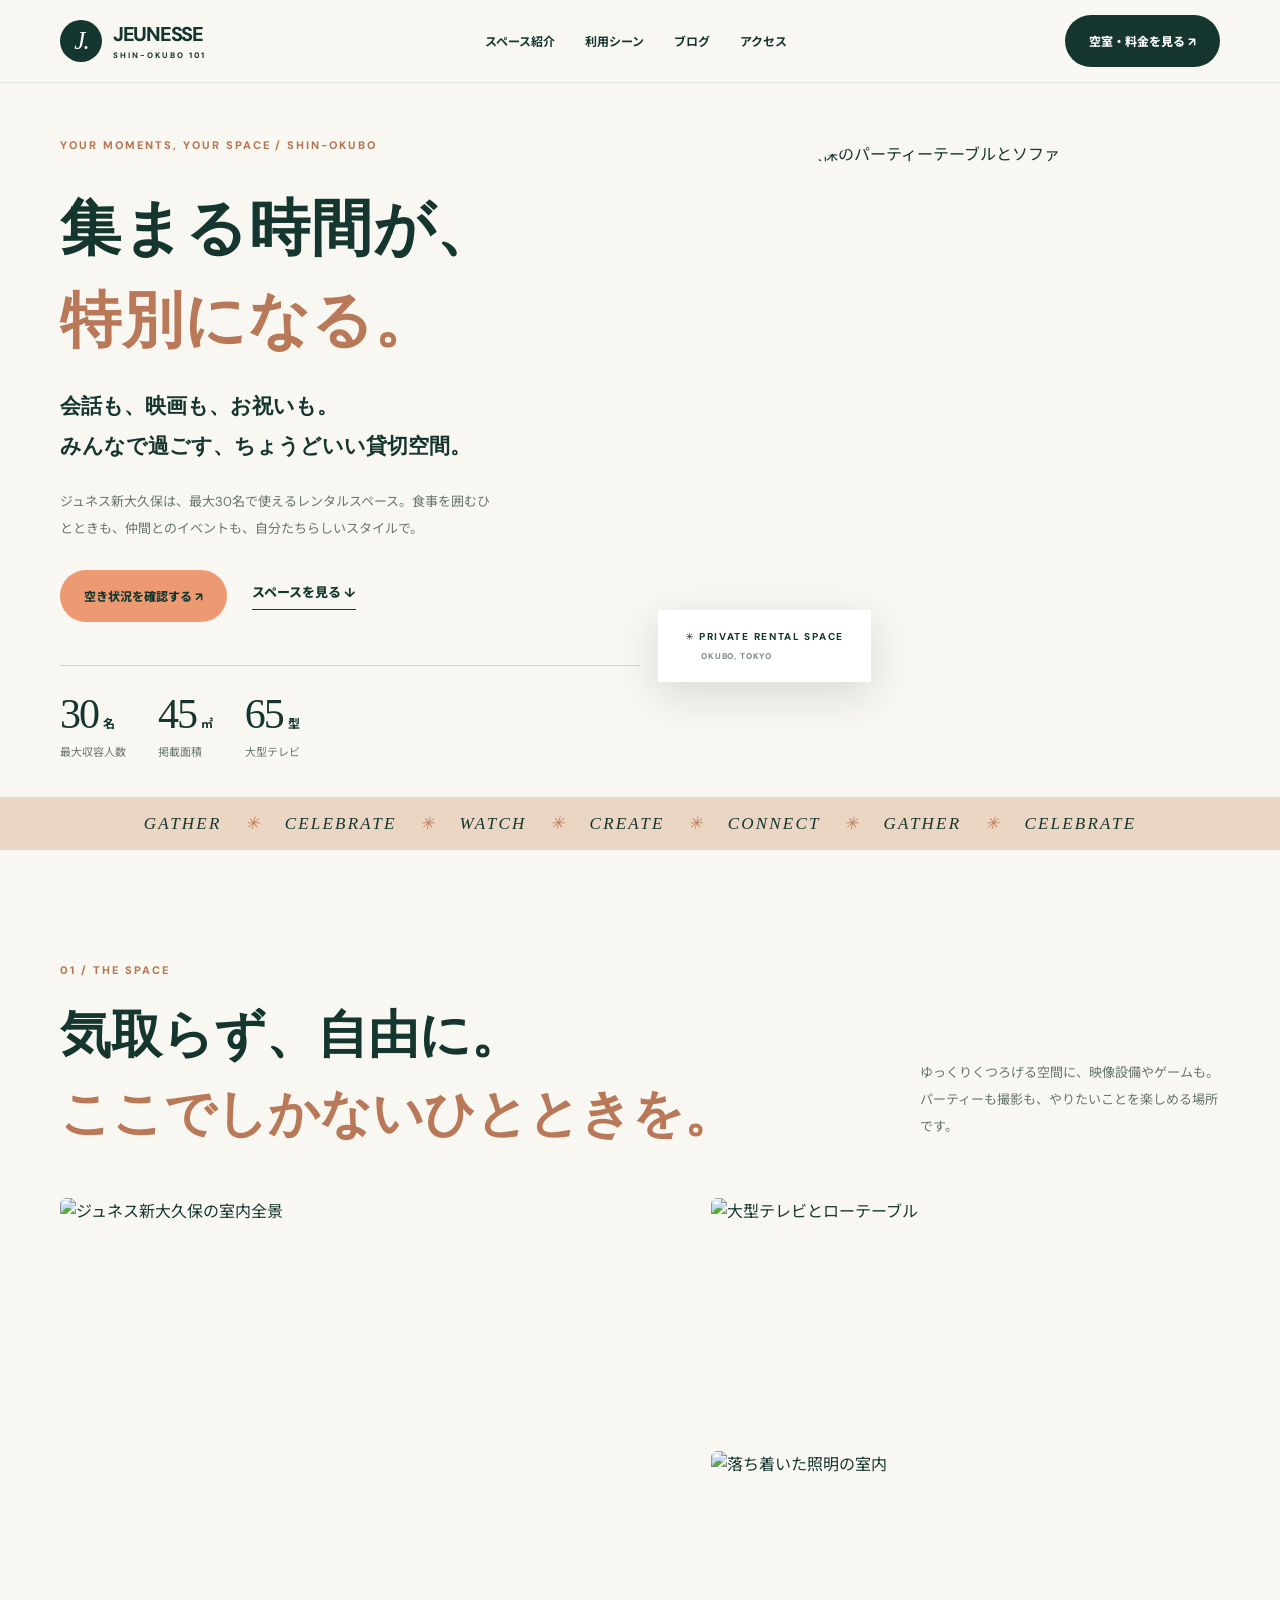
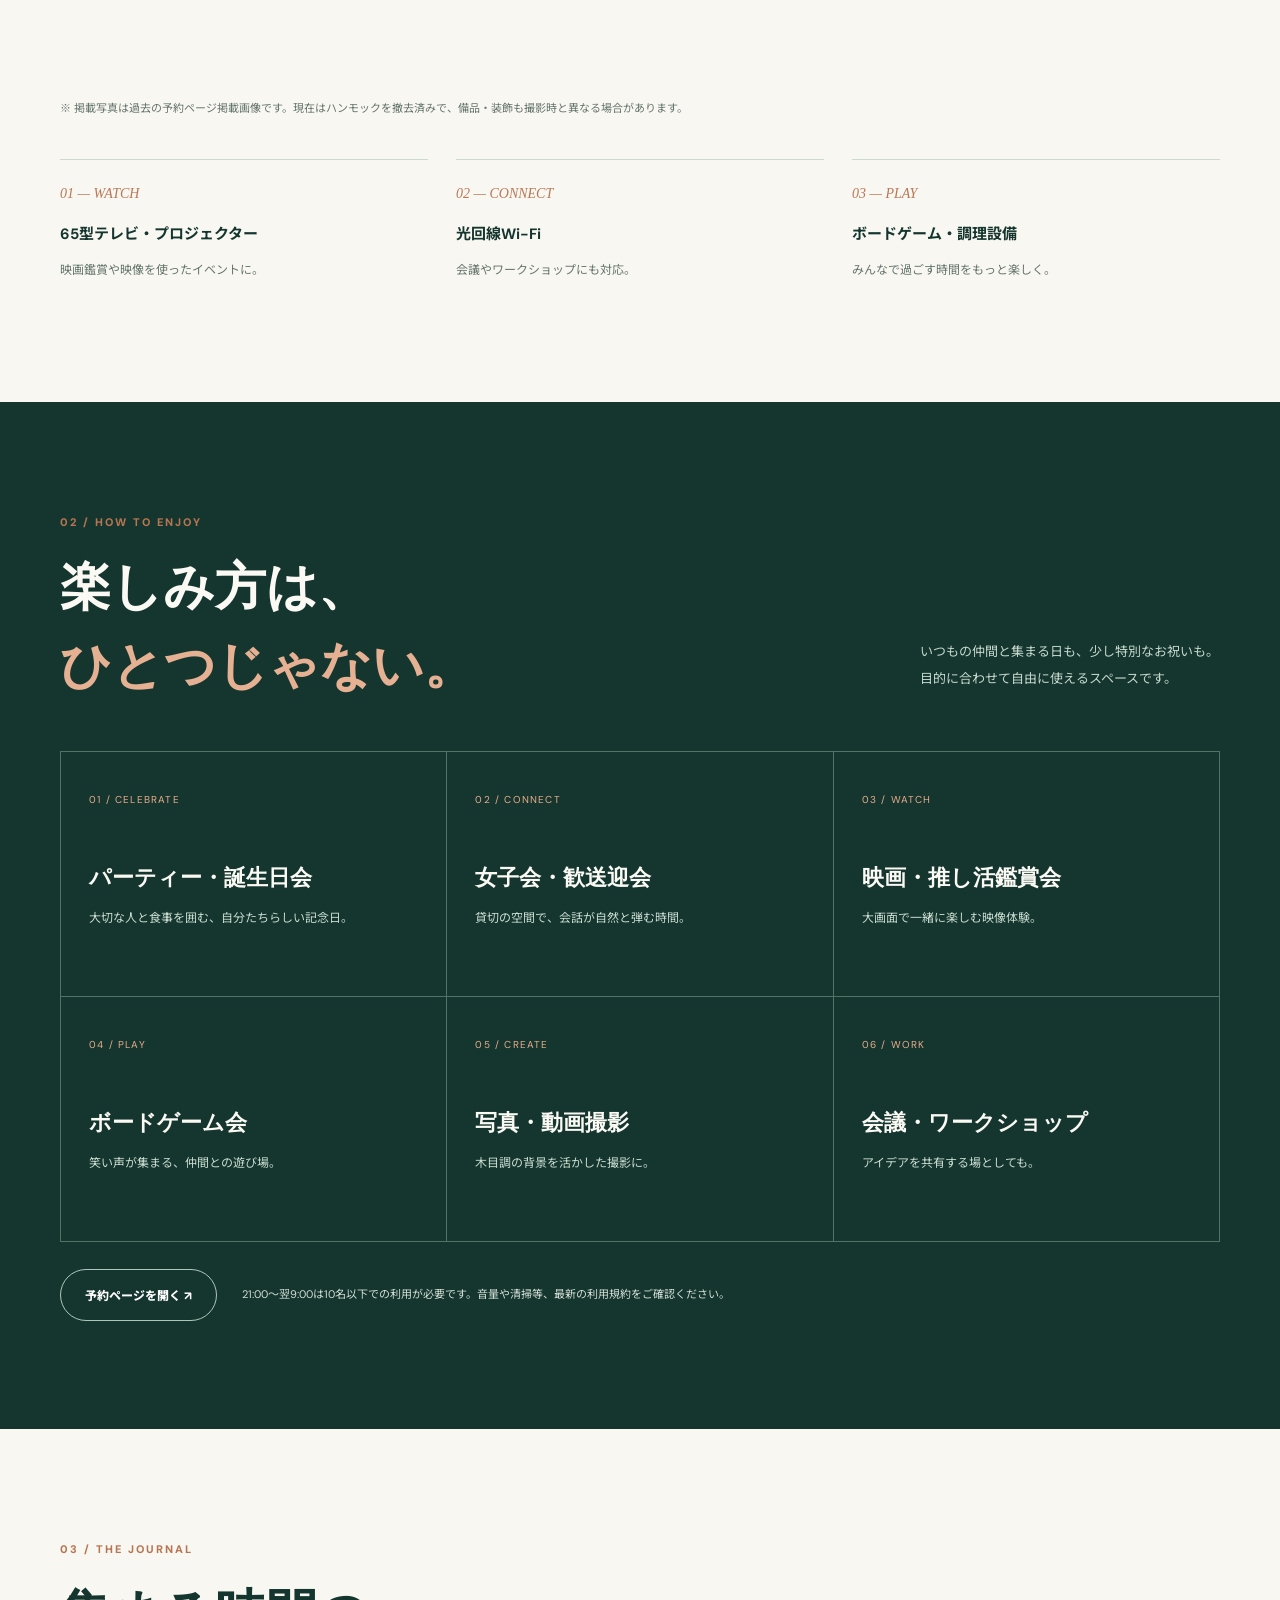
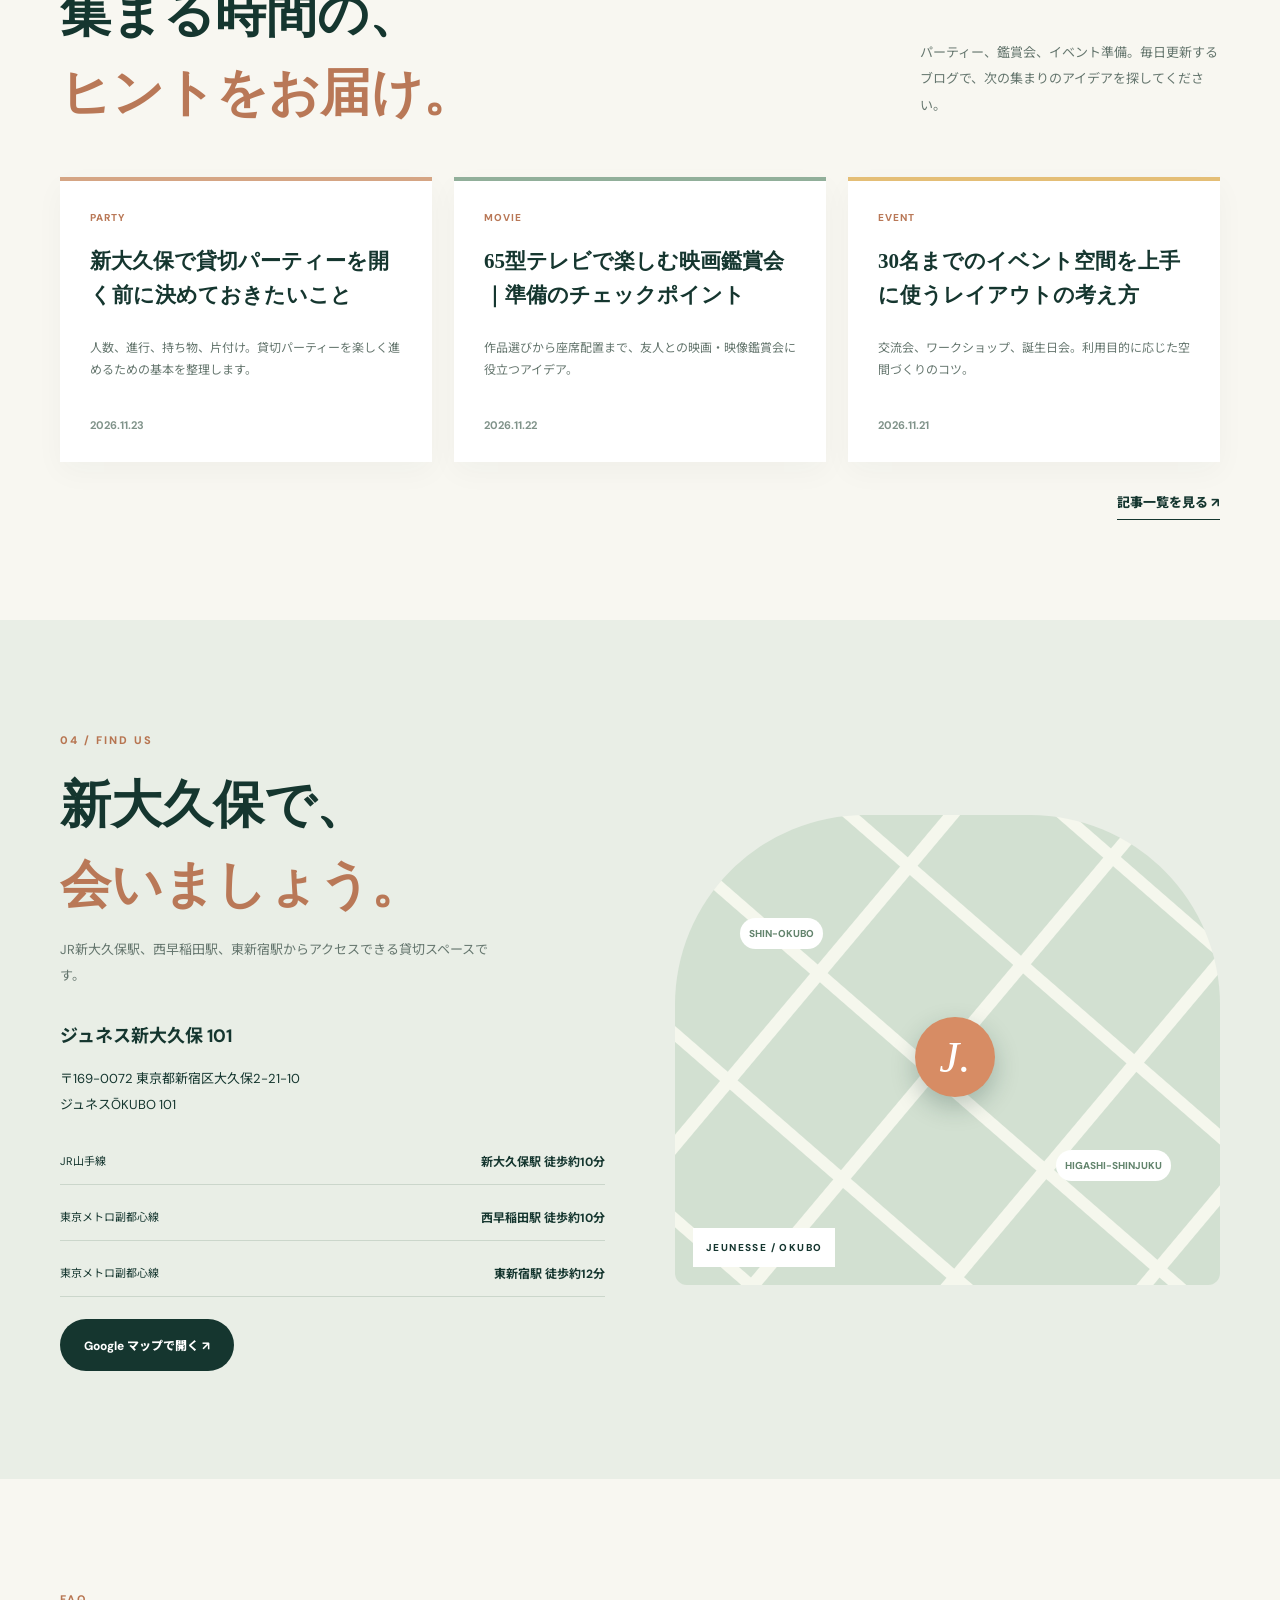
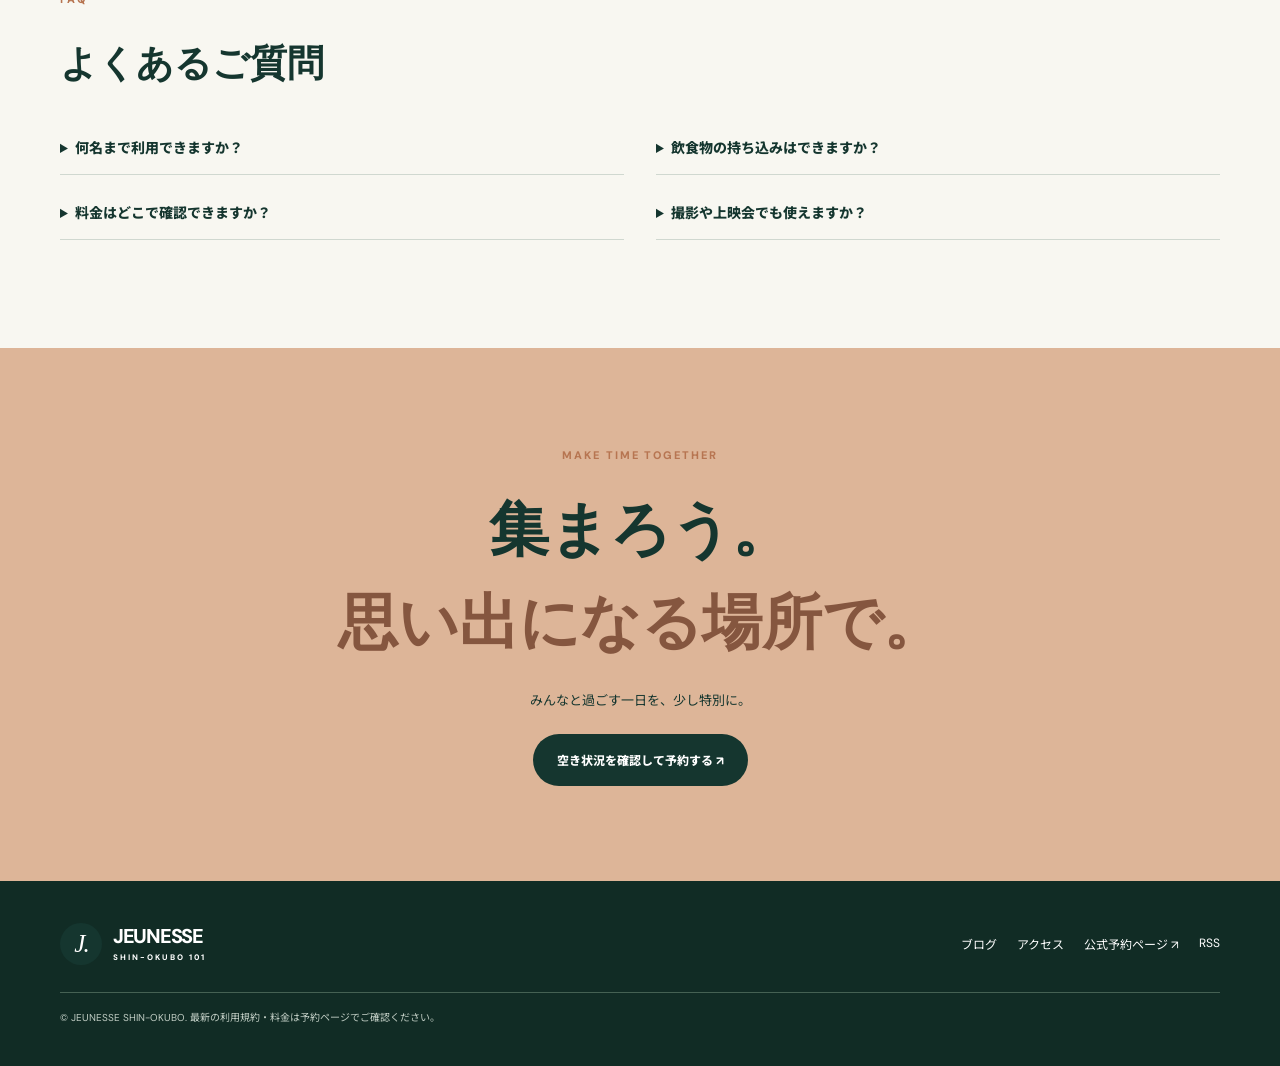
==== index.html @ 32e8d059 "Create Jeunesse Okubo marketing website and initial blog content" ====
<!DOCTYPE html>
<html lang="ja"><head>
<meta charset="UTF-8"><meta name="viewport" content="width=device-width,initial-scale=1">
<meta name="theme-color" content="#15362f">
<meta name="description" content="ジュネス新大久保101は最大30名・45㎡の貸切レンタルスペース。65型テレビ、プロジェクター、Wi-Fiを備え、パーティー、女子会、映画鑑賞、撮影に利用できます。">
<meta property="og:title" content="ジュネス新大久保 | 集まる時間が、特別になる。">
<meta property="og:description" content="新大久保の最大30名の貸切レンタルスペース。">
<meta property="og:image" content="https://upnow.jp/space_images/672f0a426e191_1731136066.jpeg">
<title>ジュネス新大久保101 | 貸切レンタルスペース・パーティー</title>
<link rel="icon" href="/favicon.svg" type="image/svg+xml">
<link rel="stylesheet" href="/styles.css">
<link rel="alternate" type="application/rss+xml" href="/feed.xml" title="ジュネス新大久保ブログ">
<script type="application/ld+json">{"@context":"https://schema.org","@type":"EventVenue","name":"ジュネス新大久保101","address":{"@type":"PostalAddress","postalCode":"169-0072","addressRegion":"東京都","addressLocality":"新宿区","streetAddress":"大久保2-21-10 ジュネスŌKUBO 101","addressCountry":"JP"},"maximumAttendeeCapacity":30,"sameAs":["https://upnow.jp/goodspace/jeunesse"]}</script>
</head><body>
<a href="#main" class="skip">本文へ</a>
<header><div class="wrap nav">
<a href="/" class="brand"><b class="mark">J.</b><span>JEUNESSE<small>SHIN-OKUBO 101</small></span></a>
<nav aria-label="メインメニュー"><a href="#about">スペース紹介</a><a href="#uses">利用シーン</a><a href="#journal">ブログ</a><a href="#access">アクセス</a></nav>
<a class="pill dark" href="https://upnow.jp/goodspace/jeunesse" target="_blank" rel="noopener noreferrer">空室・料金を見る ↗</a>
</div></header>
<main id="main">
<section class="hero"><div class="wrap hero-grid">
<div class="hero-copy"><span class="tag">YOUR MOMENTS, YOUR SPACE / SHIN-OKUBO</span>
<h1>集まる時間が、<br><em>特別になる。</em></h1>
<p class="lead">会話も、映画も、お祝いも。<br>みんなで過ごす、ちょうどいい貸切空間。</p>
<p class="sub">ジュネス新大久保は、最大30名で使えるレンタルスペース。食事を囲むひとときも、仲間とのイベントも、自分たちらしいスタイルで。</p>
<div class="actions"><a class="pill coral" href="https://upnow.jp/goodspace/jeunesse" target="_blank" rel="noopener noreferrer">空き状況を確認する ↗</a><a class="underline" href="#about">スペースを見る ↓</a></div>
<div class="numbers"><div><strong>30<small>名</small></strong><span>最大収容人数</span></div><div><strong>45<small>㎡</small></strong><span>掲載面積</span></div><div><strong>65<small>型</small></strong><span>大型テレビ</span></div></div></div>
<div class="hero-photo"><img src="https://upnow.jp/space_images/672f0a426e191_1731136066.jpeg" alt="ジュネス新大久保のパーティーテーブルとソファ" fetchpriority="high"><div class="float">✳ PRIVATE RENTAL SPACE<small>OKUBO, TOKYO</small></div></div>
</div></section>
<div class="ribbon">GATHER <span>✳</span> CELEBRATE <span>✳</span> WATCH <span>✳</span> CREATE <span>✳</span> CONNECT <span>✳</span> GATHER <span>✳</span> CELEBRATE</div>
<section class="section about" id="about"><div class="wrap">
<div class="section-head"><div><span class="tag">01 / THE SPACE</span><h2>気取らず、自由に。<br><em>ここでしかないひとときを。</em></h2></div><p>ゆっくりくつろげる空間に、映像設備やゲームも。パーティーも撮影も、やりたいことを楽しめる場所です。</p></div>
<div class="gallery"><img class="wide" src="https://upnow.jp/space_images/672f0a4c3542e_1731136076.jpeg" loading="lazy" alt="ジュネス新大久保の室内全景"><div><img src="https://upnow.jp/space_images/672f0a4659e71_1731136070.jpeg" loading="lazy" alt="大型テレビとローテーブル"><img src="https://upnow.jp/space_images/672f0a3e20f76_1731136062.jpeg" loading="lazy" alt="落ち着いた照明の室内"></div></div>
<p class="note">※ 掲載写真は過去の予約ページ掲載画像です。現在はハンモックを撤去済みで、備品・装飾も撮影時と異なる場合があります。</p>
<div class="features"><div><span>01 — WATCH</span><h3>65型テレビ・プロジェクター</h3><p>映画鑑賞や映像を使ったイベントに。</p></div><div><span>02 — CONNECT</span><h3>光回線Wi-Fi</h3><p>会議やワークショップにも対応。</p></div><div><span>03 — PLAY</span><h3>ボードゲーム・調理設備</h3><p>みんなで過ごす時間をもっと楽しく。</p></div></div>
</div></section>
<section class="section uses" id="uses"><div class="wrap">
<div class="section-head"><div><span class="tag">02 / HOW TO ENJOY</span><h2>楽しみ方は、<br><em>ひとつじゃない。</em></h2></div><p>いつもの仲間と集まる日も、少し特別なお祝いも。目的に合わせて自由に使えるスペースです。</p></div>
<div class="use-grid"><article><span>01 / CELEBRATE</span><h3>パーティー・誕生日会</h3><p>大切な人と食事を囲む、自分たちらしい記念日。</p></article><article><span>02 / CONNECT</span><h3>女子会・歓送迎会</h3><p>貸切の空間で、会話が自然と弾む時間。</p></article><article><span>03 / WATCH</span><h3>映画・推し活鑑賞会</h3><p>大画面で一緒に楽しむ映像体験。</p></article><article><span>04 / PLAY</span><h3>ボードゲーム会</h3><p>笑い声が集まる、仲間との遊び場。</p></article><article><span>05 / CREATE</span><h3>写真・動画撮影</h3><p>木目調の背景を活かした撮影に。</p></article><article><span>06 / WORK</span><h3>会議・ワークショップ</h3><p>アイデアを共有する場としても。</p></article></div>
<div class="use-end"><a class="pill outline" href="https://upnow.jp/goodspace/jeunesse" target="_blank" rel="noopener noreferrer">予約ページを開く ↗</a><p>21:00〜翌9:00は10名以下での利用が必要です。音量や清掃等、最新の利用規約をご確認ください。</p></div>
</div></section>
<section class="section" id="journal"><div class="wrap">
<div class="section-head"><div><span class="tag">03 / THE JOURNAL</span><h2>集まる時間の、<br><em>ヒントをお届け。</em></h2></div><p>パーティー、鑑賞会、イベント準備。毎日更新するブログで、次の集まりのアイデアを探してください。</p></div>
<div class="post-grid" id="latest-posts" aria-live="polite"><p>最新記事を読み込み中です。</p></div>
<div class="right"><a class="underline" href="/blog/">記事一覧を見る ↗</a></div>
</div></section>
<section class="section access" id="access"><div class="wrap access-grid"><div>
<span class="tag">04 / FIND US</span><h2>新大久保で、<br><em>会いましょう。</em></h2>
<p class="sub">JR新大久保駅、西早稲田駅、東新宿駅からアクセスできる貸切スペースです。</p>
<h3>ジュネス新大久保 101</h3><p>〒169-0072 東京都新宿区大久保2-21-10<br>ジュネスŌKUBO 101</p>
<div class="stations"><p>JR山手線 <strong>新大久保駅 徒歩約10分</strong></p><p>東京メトロ副都心線 <strong>西早稲田駅 徒歩約10分</strong></p><p>東京メトロ副都心線 <strong>東新宿駅 徒歩約12分</strong></p></div>
<a class="pill dark" href="https://www.google.com/maps/search/?api=1&query=%E6%9D%B1%E4%BA%AC%E9%83%BD%E6%96%B0%E5%AE%BF%E5%8C%BA%E5%A4%A7%E4%B9%85%E4%BF%9D2-21-10" target="_blank" rel="noopener noreferrer">Google マップで開く ↗</a>
</div><div class="mapart" aria-label="ジュネス新大久保のイメージマップ"><span class="s1">SHIN-OKUBO</span><span class="s2">HIGASHI-SHINJUKU</span><strong>J.</strong><small>JEUNESSE / OKUBO</small></div></div></section>
<section class="section faq"><div class="wrap"><span class="tag">FAQ</span><h2>よくあるご質問</h2><div class="faq-grid">
<details><summary>何名まで利用できますか？</summary><p>最大30名です。ただし21:00〜翌9:00は10名以下での利用が必要です。</p></details>
<details><summary>飲食物の持ち込みはできますか？</summary><p>飲食可能なスペースとして掲載されています。調理器具やゴミの扱いは、予約時に規約をご確認ください。</p></details>
<details><summary>料金はどこで確認できますか？</summary><p>日時・人数・プランにより異なります。最新の空室と料金は公式予約ページでご確認ください。</p></details>
<details><summary>撮影や上映会でも使えますか？</summary><p>撮影・映像鑑賞用途での掲載があります。商用利用や上映に関する権利・規約は事前にご確認ください。</p></details>
</div></div></section>
<section class="closing"><div class="wrap"><span class="tag">MAKE TIME TOGETHER</span><h2>集まろう。<br><em>思い出になる場所で。</em></h2><p>みんなと過ごす一日を、少し特別に。</p><a class="pill dark" href="https://upnow.jp/goodspace/jeunesse" target="_blank" rel="noopener noreferrer">空き状況を確認して予約する ↗</a></div></section>
</main>
<footer><div class="wrap foot"><a class="brand" href="/"><b class="mark">J.</b><span>JEUNESSE<small>SHIN-OKUBO 101</small></span></a><div><a href="/blog/">ブログ</a><a href="#access">アクセス</a><a href="https://upnow.jp/goodspace/jeunesse">公式予約ページ ↗</a><a href="/feed.xml">RSS</a></div><small>© JEUNESSE SHIN-OKUBO. 最新の利用規約・料金は予約ページでご確認ください。</small></div></footer>
<script src="/app.js" defer></script></body></html>
---- styles.css ----
@import url('https://fonts.googleapis.com/css2?family=DM+Sans:wght@400;500;600;700;800&family=Noto+Sans+JP:wght@400;500;600;700&display=swap');
:root{--dark:#15362f;--cream:#f8f7f1;--peach:#ed9a72;--muted:#65766e;--serif:'Yu Mincho','Hiragino Mincho ProN',serif;--sans:'DM Sans','Noto Sans JP',sans}
*{box-sizing:border-box}html{scroll-behavior:smooth}body{margin:0;background:var(--cream);color:var(--dark);font-family:var(--sans);-webkit-font-smoothing:antialiased}a{text-decoration:none;color:inherit}img{max-width:100%;display:block}.wrap{width:min(1160px,calc(100% - 68px));margin:auto}.skip{position:absolute;left:-9999px}.skip:focus{left:8px;top:8px;z-index:100;background:#fff;padding:12px}
header{position:sticky;top:0;z-index:20;background:rgba(248,247,241,.95);backdrop-filter:blur(14px);border-bottom:1px solid #e0e7df}.nav{display:flex;align-items:center;justify-content:space-between;height:82px;gap:24px}.brand{display:flex;gap:11px;align-items:center;font-size:20px;font-weight:800;letter-spacing:-.065em;line-height:1}.brand small{display:block;margin-top:7px;font-size:8px;letter-spacing:.25em}.mark{width:42px;height:42px;display:grid;place-items:center;border-radius:50%;background:var(--dark);color:white;font:italic 25px Georgia,serif;letter-spacing:-.08em}.nav nav{display:flex;gap:30px;font-weight:700;font-size:12px}.nav nav a:hover{color:#b67e59}.pill{display:inline-flex;justify-content:center;align-items:center;min-height:52px;border-radius:999px;padding:0 24px;font-size:12px;font-weight:800;transition:transform .2s}.pill:hover{transform:translateY(-2px)}.dark{background:var(--dark);color:white}.coral{background:var(--peach);color:var(--dark)}.outline{border:1px solid #aec6b9;color:#fff}.underline{font-size:13px;font-weight:800;border-bottom:1px solid;padding-bottom:8px}.tag{font-size:11px;font-weight:800;letter-spacing:.18em;color:#b77551}
.hero{padding:50px 0 38px}.hero-grid{display:grid;grid-template-columns:1.05fr .95fr;gap:55px;align-items:center}.hero-copy h1{font:600 clamp(43px,4.8vw,69px)/1.5 var(--serif);letter-spacing:.02em;margin:28px 0 15px}.hero-copy h1 em,h2 em{font-style:normal;color:#b97857}.lead{font:600 21px/1.9 var(--serif)}.sub{font-size:13px;line-height:2.1;color:var(--muted);max-width:440px}.actions{display:flex;gap:25px;align-items:center;flex-wrap:wrap;margin:27px 0 43px}.numbers{display:flex;gap:32px;border-top:1px solid #ccd9d0;padding-top:24px}.numbers>div{display:flex;flex-direction:column;gap:5px}.numbers strong{font:42px Georgia,serif;letter-spacing:-.05em}.numbers strong small{font:700 12px var(--sans);margin-left:5px;letter-spacing:0}.numbers span{color:var(--muted);font-size:11px}.hero-photo{height:610px;position:relative;padding:0 0 45px}.hero-photo>img{width:100%;height:100%;object-fit:cover;border-radius:210px 210px 16px 16px}.float{position:absolute;bottom:69px;left:-37px;background:white;padding:20px 27px;box-shadow:0 12px 40px #15362f25;font-size:10px;font-weight:800;letter-spacing:.17em}.float small{display:block;margin:8px 0 0 16px;color:#7d8b80;letter-spacing:.1em}.ribbon{background:#ebd6c4;white-space:nowrap;overflow:hidden;text-align:center;padding:16px;font:italic 17px Georgia,serif;letter-spacing:.13em}.ribbon span{margin:0 17px;color:#be805c}
.section{padding:108px 0}.section-head{display:flex;justify-content:space-between;align-items:end;gap:40px;margin-bottom:45px}.section-head h2,.access h2,.closing h2,.blog-hero h1{font:600 clamp(35px,4vw,52px)/1.55 var(--serif);margin:16px 0 0}.section-head>p{font-size:13px;line-height:2.05;color:var(--muted);width:300px}.gallery{height:490px;display:grid;grid-template-columns:1.25fr 1fr;gap:15px}.gallery .wide,.gallery>div img{width:100%;height:100%;object-fit:cover;border-radius:6px}.gallery>div{display:grid;grid-template-rows:1fr 1fr;gap:15px;min-height:0;overflow:hidden}.note{font-size:11px;color:var(--muted);line-height:1.8}.features{display:grid;grid-template-columns:repeat(3,1fr);gap:28px;margin-top:40px}.features>div{border-top:1px solid #ccd9d0;padding-top:22px}.features span{font:italic 14px Georgia,serif;color:#b97857}.features h3{font-size:15px;margin-top:19px}.features p{font-size:12px;line-height:1.9;color:var(--muted)}
.uses{background:var(--dark);color:#fbf9f4}.uses .section-head p{color:#c5d7cc}.uses h2 em{color:#e6b093}.use-grid{display:grid;grid-template-columns:repeat(3,1fr);border-left:1px solid #507366;border-top:1px solid #507366}.use-grid article{padding:35px 28px 45px;min-height:245px;border-right:1px solid #507366;border-bottom:1px solid #507366}.use-grid article>span{font-size:10px;color:#e9ac8c;letter-spacing:.12em}.use-grid h3{font:600 22px/1.6 var(--serif);margin:52px 0 10px}.use-grid p{font-size:12px;color:#c9dcd0;line-height:1.9}.use-end{display:flex;align-items:center;gap:25px;margin-top:27px}.use-end p{font-size:11px;line-height:1.8;color:#d2ddd5}
.post-grid{display:grid;grid-template-columns:repeat(3,1fr);gap:22px}.post{background:white;padding:30px;min-height:285px;display:flex;flex-direction:column;border-top:4px solid #d5a584;box-shadow:0 10px 28px #17332e09;transition:transform .2s}.post:hover{transform:translateY(-4px)}.post:nth-child(2){border-color:#91af9a}.post:nth-child(3){border-color:#e4be76}.post .category{font-size:10px;color:#b97857;font-weight:800;letter-spacing:.1em}.post h3{font:600 21px/1.6 var(--serif);margin:21px 0 12px}.post p{font-size:12px;line-height:1.9;color:var(--muted);flex:1}.post time{font-size:11px;color:#80938a;font-weight:700}.right{text-align:right;margin-top:29px}
.access{background:#e9eee6}.access-grid{display:grid;grid-template-columns:1fr 1fr;gap:70px;align-items:center}.access-grid h3{font-size:18px;margin-top:32px}.access-grid p{font-size:13px;line-height:2}.stations{margin:22px 0}.stations p{display:flex;justify-content:space-between;border-bottom:1px solid #cbd6cb;padding:10px 0;font-size:11px}.stations strong{font-size:12px}.mapart{height:470px;position:relative;border-radius:190px 190px 12px 12px;overflow:hidden;background-color:#d2e0d1;background-image:repeating-linear-gradient(41deg,transparent 0 43px,#f5f7ed 44px 55px,transparent 56px 140px),repeating-linear-gradient(130deg,transparent 0 55px,#f5f7ed 56px 68px,transparent 69px 150px)}.mapart .s1,.mapart .s2{position:absolute;background:white;border-radius:20px;padding:9px;font-size:10px;color:#63846d;font-weight:800}.mapart .s1{top:22%;left:12%}.mapart .s2{bottom:22%;right:9%}.mapart strong{position:absolute;top:43%;left:44%;display:grid;place-items:center;width:80px;height:80px;border-radius:50%;background:#d78c64;color:white;font:italic 45px Georgia,serif;box-shadow:0 10px 25px #15362f40}.mapart small{position:absolute;bottom:18px;left:18px;background:white;padding:13px;font-size:10px;font-weight:800;letter-spacing:.14em}
.faq h2{font:600 37px var(--serif)}.faq-grid{display:grid;grid-template-columns:1fr 1fr;gap:10px 32px}.faq details{border-bottom:1px solid #d0d8d0;padding:17px 0}.faq summary{cursor:pointer;font-size:14px;font-weight:800}.faq details p{font-size:12px;line-height:2;color:var(--muted)}.closing{background:#ddb598;text-align:center;padding:95px 0}.closing h2{font-size:60px;margin:20px 0}.closing h2 em{color:#85563f}.closing p{font-size:13px;margin-bottom:25px}footer{background:#112c25;color:white}.foot{padding:42px 0;display:flex;justify-content:space-between;align-items:center;flex-wrap:wrap;gap:27px}.foot>div{display:flex;gap:20px;font-size:12px}.foot>small{font-size:10px;color:#c2cec5;width:100%;border-top:1px solid #456153;padding-top:16px}
.blog-hero{padding:70px 0;background:#e9eee6}.blog-hero p{font-size:13px;line-height:2;color:#65766e}.blog-wrap{padding:55px 0 100px}.article{max-width:780px;margin:55px auto 100px;padding:0 20px}.article .crumb{font-size:11px;color:#839589}.article h1{font:600 clamp(30px,4vw,45px)/1.5 var(--serif)}.article time{font-size:12px;color:#80938a}.article .intro{font-size:16px;line-height:2.2;border-top:1px solid #d0d8d0;border-bottom:1px solid #d0d8d0;padding:25px 0;margin:33px 0}.article h2{font:600 24px/1.6 var(--serif);border-left:4px solid #d68b64;padding-left:15px;margin-top:38px}.article section p,.article .ending{font-size:14px;line-height:2.25;white-space:pre-line}.article .disclaimer{margin-top:35px;background:#e9eee6;color:#607367;font-size:12px;line-height:2;padding:19px}.article .cta{background:#15362f;color:#fff;padding:33px;margin-top:40px}.article .cta h2{border:0;padding:0;margin:0 0 10px}.article .cta p{font-size:12px;line-height:1.9}
@media(max-width:900px){.nav nav{display:none}.wrap{width:min(100% - 38px,650px)}.nav{height:72px}.hero{padding:25px 0 45px}.hero-grid{display:flex;flex-direction:column;align-items:stretch;gap:25px}.hero-copy h1{font-size:clamp(39px,8vw,58px);margin:17px 0}.hero-photo{height:420px;padding:0}.hero-photo>img{border-radius:150px 150px 12px 12px}.float{bottom:15px;left:12px;padding:12px 15px}.numbers strong{font-size:35px}.section{padding:75px 0}.section-head{display:block;margin-bottom:26px}.section-head>p{width:auto;max-width:450px}.section-head h2,.access h2{font-size:35px}.gallery{height:auto;grid-template-columns:1fr}.gallery .wide{height:300px}.gallery>div{height:170px;grid-template-columns:1fr 1fr;grid-template-rows:1fr}.features{grid-template-columns:1fr;gap:15px}.features>div{padding-top:13px}.features h3{margin-top:9px}.use-grid{grid-template-columns:1fr 1fr}.use-grid article{min-height:210px;padding:23px}.use-grid h3{font-size:19px;margin-top:33px}.post-grid{grid-template-columns:1fr}.post{min-height:210px;padding:23px}.use-end{display:block}.access-grid{grid-template-columns:1fr;gap:32px}.mapart{height:320px}.faq-grid{grid-template-columns:1fr}.closing h2{font-size:42px}}@media(max-width:470px){.nav>.pill{padding:0 14px;font-size:10px;min-height:40px}.brand{font-size:17px}.mark{width:35px;height:35px}.brand small{font-size:7px}.hero-photo{height:340px}.hero-copy h1{font-size:40px}.numbers{gap:19px}.numbers span{font-size:10px}.gallery .wide{height:230px}.use-grid{grid-template-columns:1fr}.use-grid article{min-height:145px}.use-grid h3{margin-top:22px}.stations p{display:block}.stations strong{display:block}.foot{align-items:start;flex-direction:column}.foot>div{flex-wrap:wrap}}@media(prefers-reduced-motion:reduce){*{scroll-behavior:auto!important;transition:none!important}}
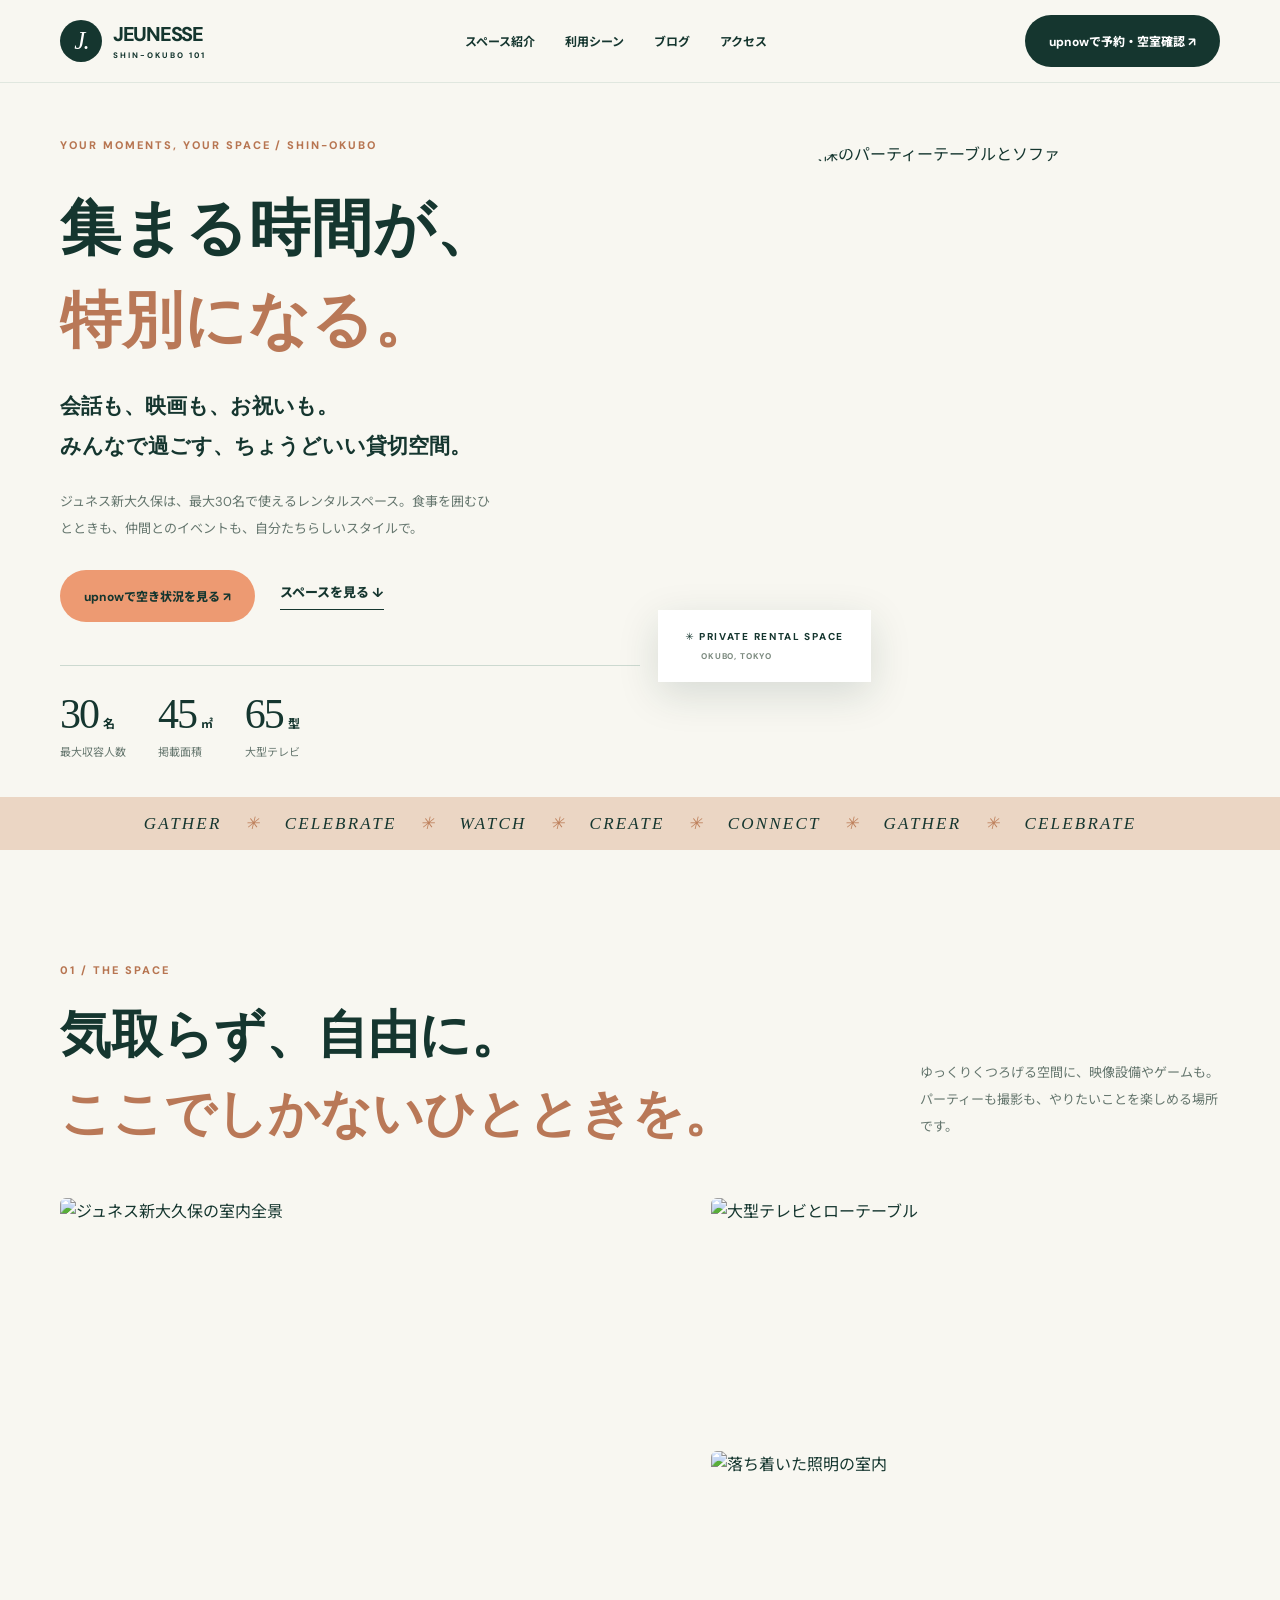
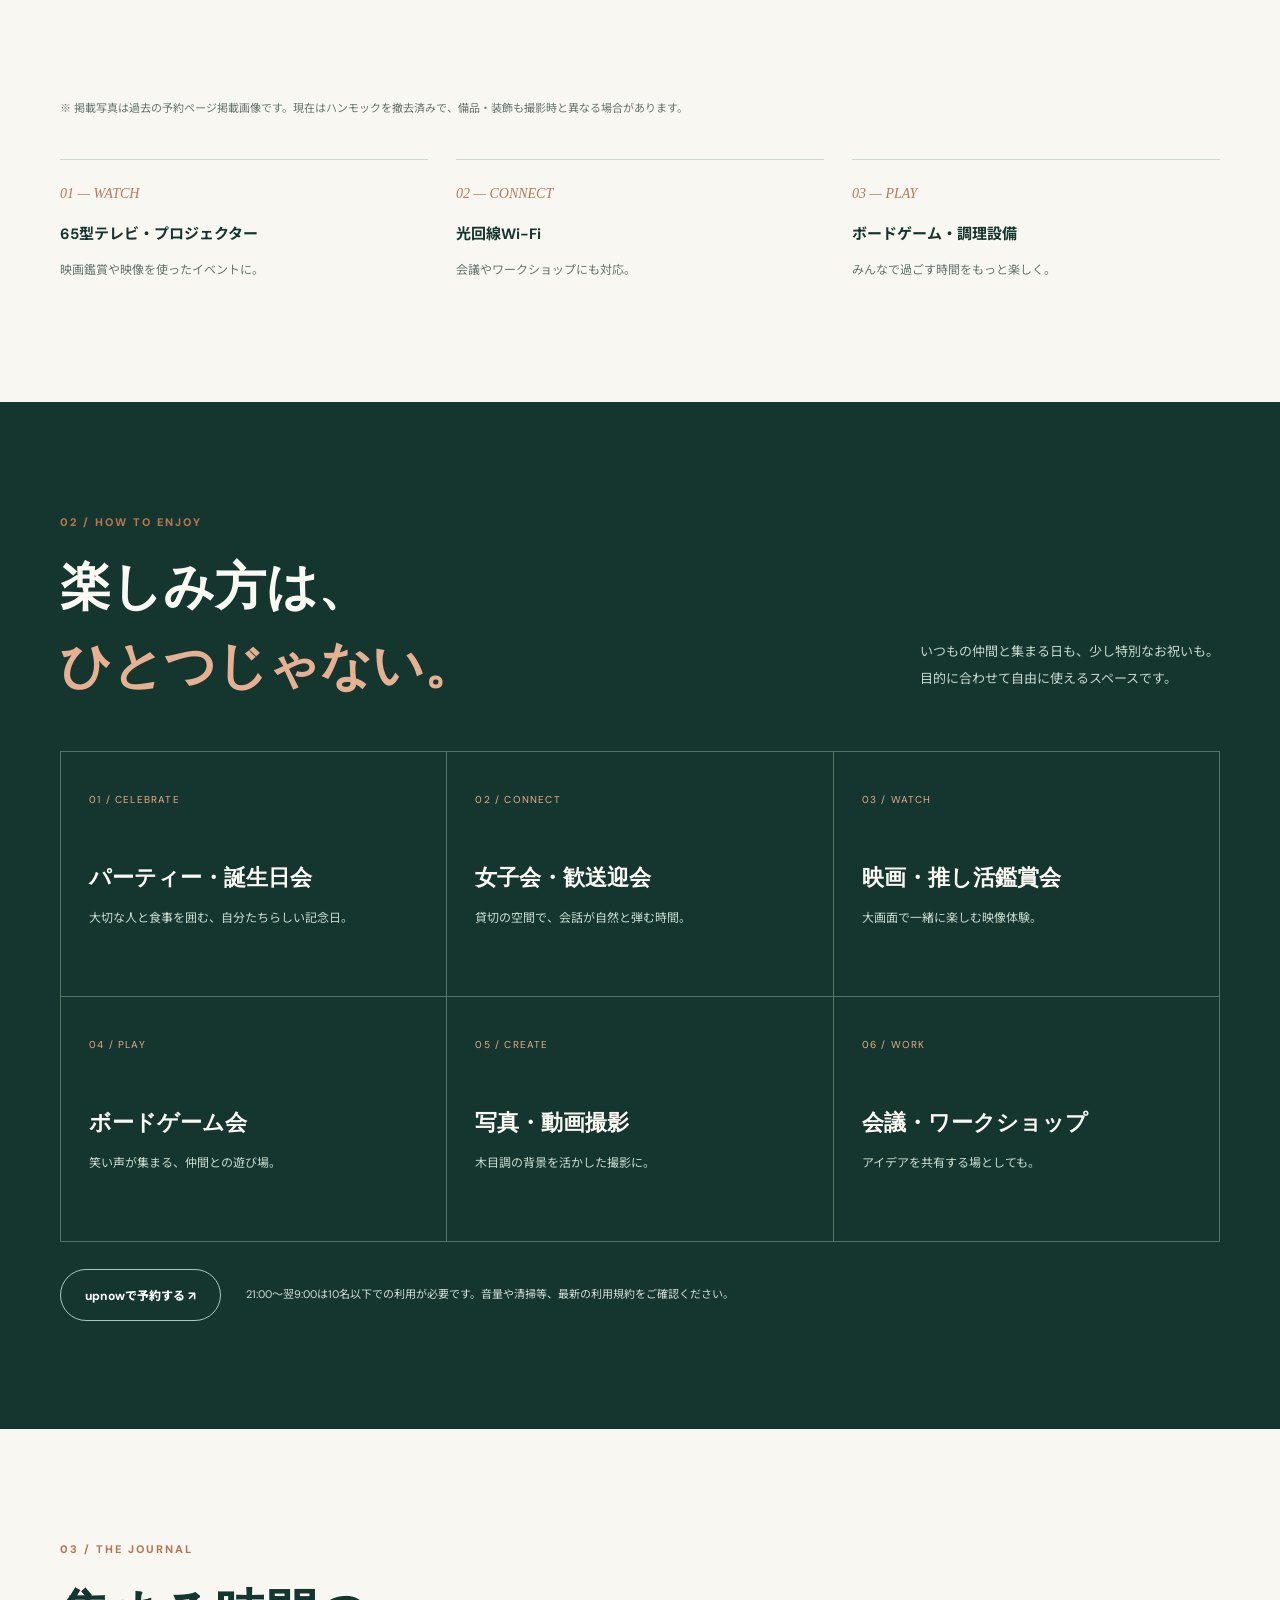
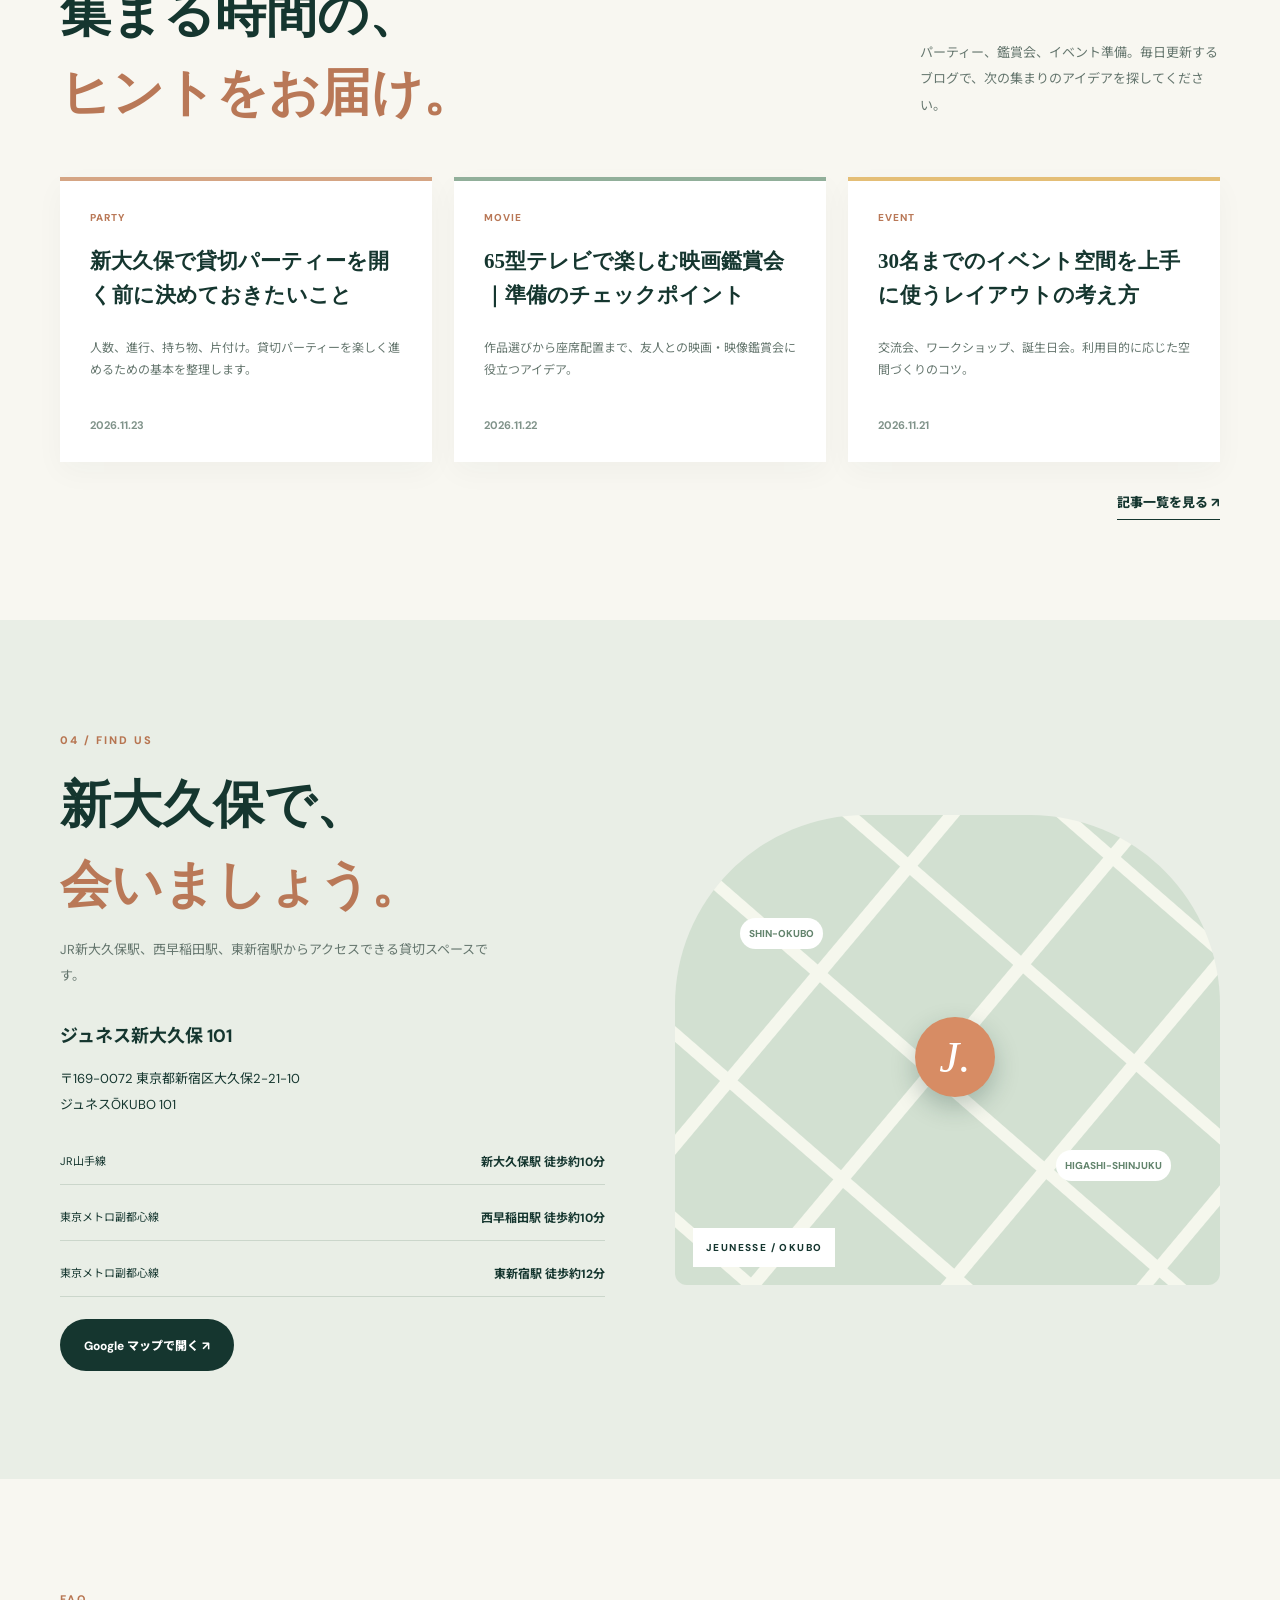
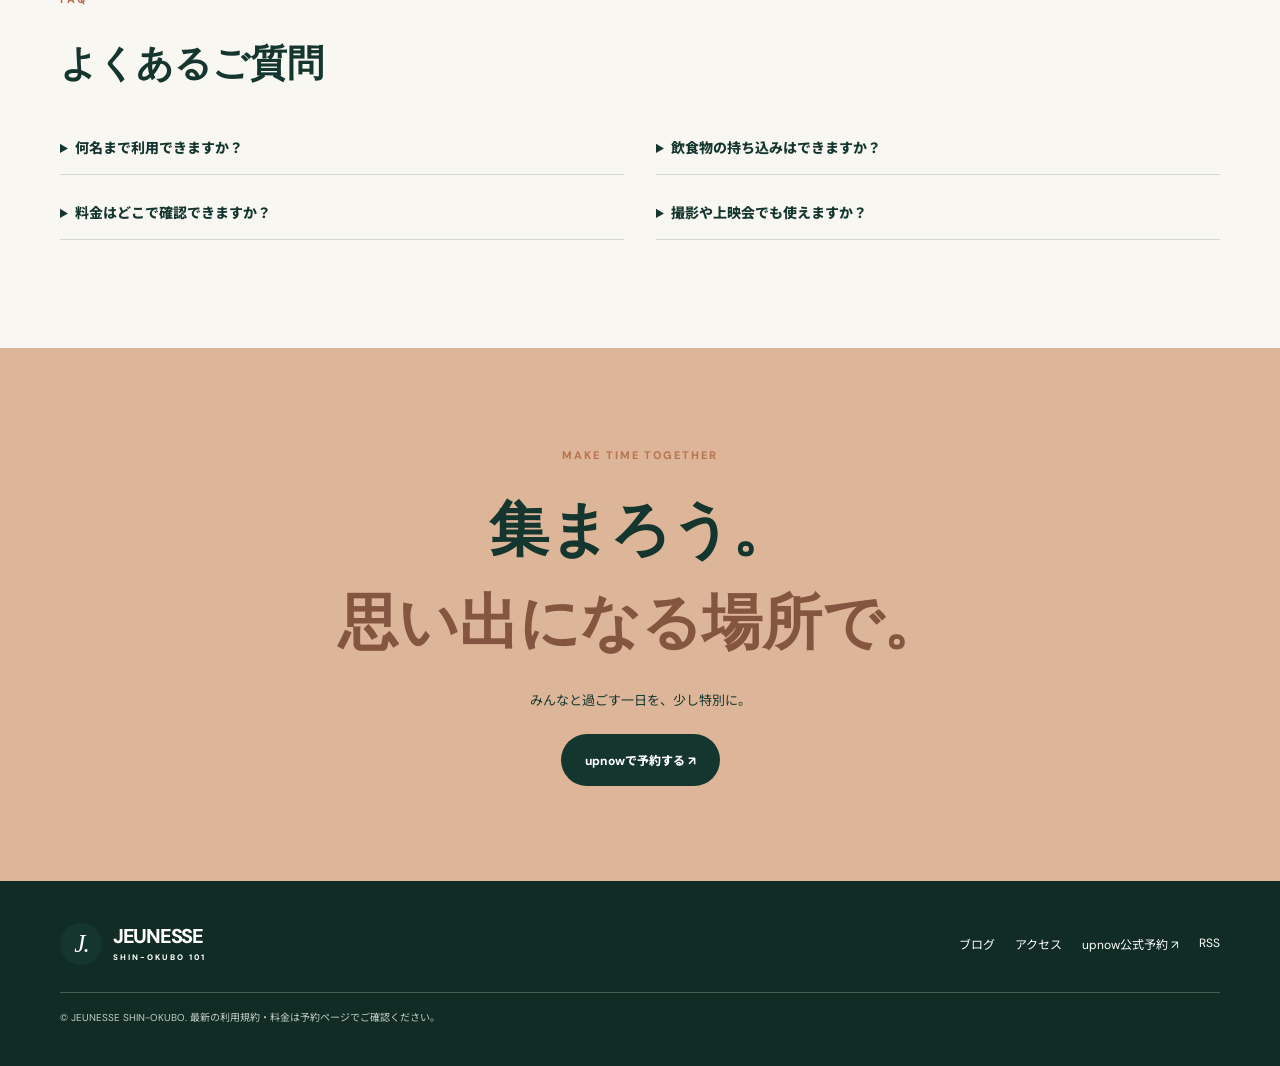
==== commit e60043bd: "Label all website reservation calls to action as upnow official booking" ====
--- a/index.html
+++ b/index.html
@@ -16,7 +16,7 @@
 <header><div class="wrap nav">
 <a href="/" class="brand"><b class="mark">J.</b><span>JEUNESSE<small>SHIN-OKUBO 101</small></span></a>
 <nav aria-label="メインメニュー"><a href="#about">スペース紹介</a><a href="#uses">利用シーン</a><a href="#journal">ブログ</a><a href="#access">アクセス</a></nav>
-<a class="pill dark" href="https://upnow.jp/goodspace/jeunesse" target="_blank" rel="noopener noreferrer">空室・料金を見る ↗</a>
+<a class="pill dark" href="https://upnow.jp/goodspace/jeunesse" target="_blank" rel="noopener noreferrer">upnowで予約・空室確認 ↗</a>
 </div></header>
 <main id="main">
 <section class="hero"><div class="wrap hero-grid">
@@ -24,7 +24,7 @@
 <h1>集まる時間が、<br><em>特別になる。</em></h1>
 <p class="lead">会話も、映画も、お祝いも。<br>みんなで過ごす、ちょうどいい貸切空間。</p>
 <p class="sub">ジュネス新大久保は、最大30名で使えるレンタルスペース。食事を囲むひとときも、仲間とのイベントも、自分たちらしいスタイルで。</p>
-<div class="actions"><a class="pill coral" href="https://upnow.jp/goodspace/jeunesse" target="_blank" rel="noopener noreferrer">空き状況を確認する ↗</a><a class="underline" href="#about">スペースを見る ↓</a></div>
+<div class="actions"><a class="pill coral" href="https://upnow.jp/goodspace/jeunesse" target="_blank" rel="noopener noreferrer">upnowで空き状況を見る ↗</a><a class="underline" href="#about">スペースを見る ↓</a></div>
 <div class="numbers"><div><strong>30<small>名</small></strong><span>最大収容人数</span></div><div><strong>45<small>㎡</small></strong><span>掲載面積</span></div><div><strong>65<small>型</small></strong><span>大型テレビ</span></div></div></div>
 <div class="hero-photo"><img src="https://upnow.jp/space_images/672f0a426e191_1731136066.jpeg" alt="ジュネス新大久保のパーティーテーブルとソファ" fetchpriority="high"><div class="float">✳ PRIVATE RENTAL SPACE<small>OKUBO, TOKYO</small></div></div>
 </div></section>
@@ -38,7 +38,7 @@
 <section class="section uses" id="uses"><div class="wrap">
 <div class="section-head"><div><span class="tag">02 / HOW TO ENJOY</span><h2>楽しみ方は、<br><em>ひとつじゃない。</em></h2></div><p>いつもの仲間と集まる日も、少し特別なお祝いも。目的に合わせて自由に使えるスペースです。</p></div>
 <div class="use-grid"><article><span>01 / CELEBRATE</span><h3>パーティー・誕生日会</h3><p>大切な人と食事を囲む、自分たちらしい記念日。</p></article><article><span>02 / CONNECT</span><h3>女子会・歓送迎会</h3><p>貸切の空間で、会話が自然と弾む時間。</p></article><article><span>03 / WATCH</span><h3>映画・推し活鑑賞会</h3><p>大画面で一緒に楽しむ映像体験。</p></article><article><span>04 / PLAY</span><h3>ボードゲーム会</h3><p>笑い声が集まる、仲間との遊び場。</p></article><article><span>05 / CREATE</span><h3>写真・動画撮影</h3><p>木目調の背景を活かした撮影に。</p></article><article><span>06 / WORK</span><h3>会議・ワークショップ</h3><p>アイデアを共有する場としても。</p></article></div>
-<div class="use-end"><a class="pill outline" href="https://upnow.jp/goodspace/jeunesse" target="_blank" rel="noopener noreferrer">予約ページを開く ↗</a><p>21:00〜翌9:00は10名以下での利用が必要です。音量や清掃等、最新の利用規約をご確認ください。</p></div>
+<div class="use-end"><a class="pill outline" href="https://upnow.jp/goodspace/jeunesse" target="_blank" rel="noopener noreferrer">upnowで予約する ↗</a><p>21:00〜翌9:00は10名以下での利用が必要です。音量や清掃等、最新の利用規約をご確認ください。</p></div>
 </div></section>
 <section class="section" id="journal"><div class="wrap">
 <div class="section-head"><div><span class="tag">03 / THE JOURNAL</span><h2>集まる時間の、<br><em>ヒントをお届け。</em></h2></div><p>パーティー、鑑賞会、イベント準備。毎日更新するブログで、次の集まりのアイデアを探してください。</p></div>
@@ -58,7 +58,7 @@
 <details><summary>料金はどこで確認できますか？</summary><p>日時・人数・プランにより異なります。最新の空室と料金は公式予約ページでご確認ください。</p></details>
 <details><summary>撮影や上映会でも使えますか？</summary><p>撮影・映像鑑賞用途での掲載があります。商用利用や上映に関する権利・規約は事前にご確認ください。</p></details>
 </div></div></section>
-<section class="closing"><div class="wrap"><span class="tag">MAKE TIME TOGETHER</span><h2>集まろう。<br><em>思い出になる場所で。</em></h2><p>みんなと過ごす一日を、少し特別に。</p><a class="pill dark" href="https://upnow.jp/goodspace/jeunesse" target="_blank" rel="noopener noreferrer">空き状況を確認して予約する ↗</a></div></section>
+<section class="closing"><div class="wrap"><span class="tag">MAKE TIME TOGETHER</span><h2>集まろう。<br><em>思い出になる場所で。</em></h2><p>みんなと過ごす一日を、少し特別に。</p><a class="pill dark" href="https://upnow.jp/goodspace/jeunesse" target="_blank" rel="noopener noreferrer">upnowで予約する ↗</a></div></section>
 </main>
-<footer><div class="wrap foot"><a class="brand" href="/"><b class="mark">J.</b><span>JEUNESSE<small>SHIN-OKUBO 101</small></span></a><div><a href="/blog/">ブログ</a><a href="#access">アクセス</a><a href="https://upnow.jp/goodspace/jeunesse">公式予約ページ ↗</a><a href="/feed.xml">RSS</a></div><small>© JEUNESSE SHIN-OKUBO. 最新の利用規約・料金は予約ページでご確認ください。</small></div></footer>
+<footer><div class="wrap foot"><a class="brand" href="/"><b class="mark">J.</b><span>JEUNESSE<small>SHIN-OKUBO 101</small></span></a><div><a href="/blog/">ブログ</a><a href="#access">アクセス</a><a href="https://upnow.jp/goodspace/jeunesse">upnow公式予約 ↗</a><a href="/feed.xml">RSS</a></div><small>© JEUNESSE SHIN-OKUBO. 最新の利用規約・料金は予約ページでご確認ください。</small></div></footer>
 <script src="/app.js" defer></script></body></html>
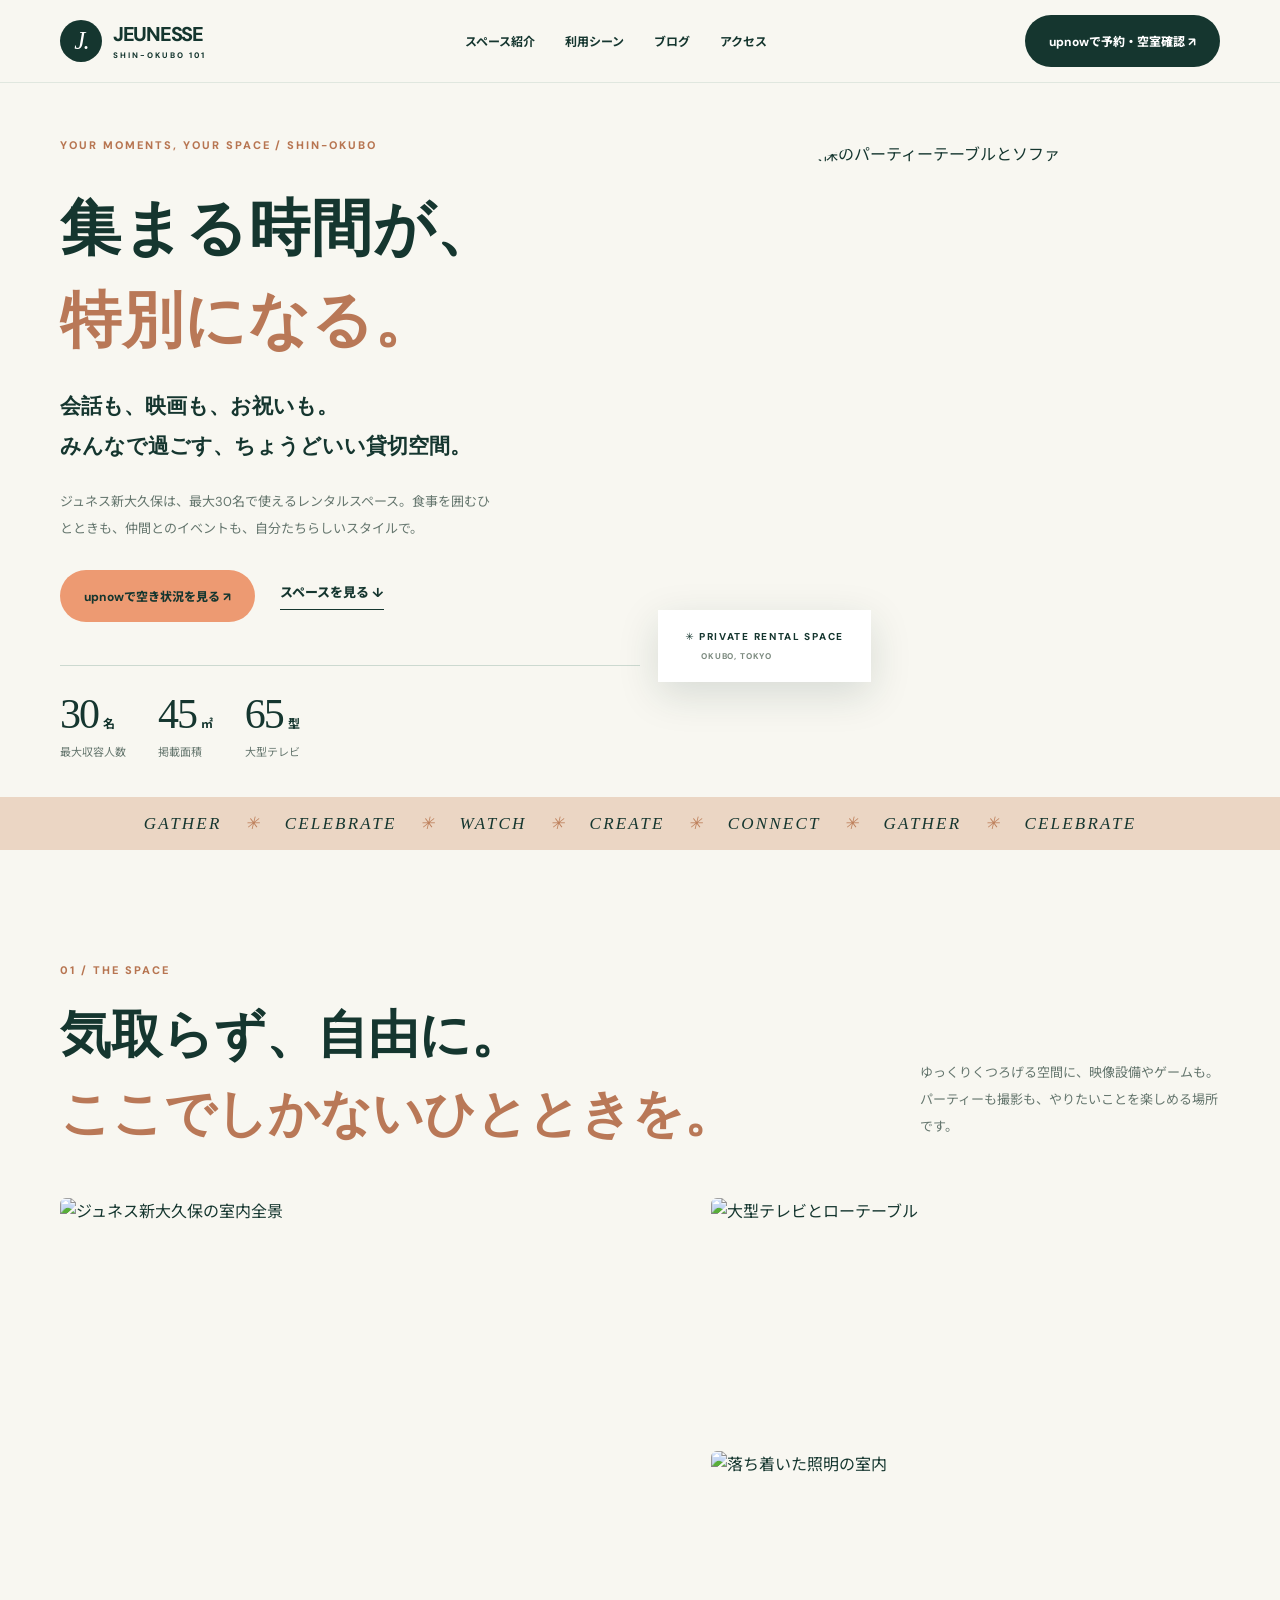
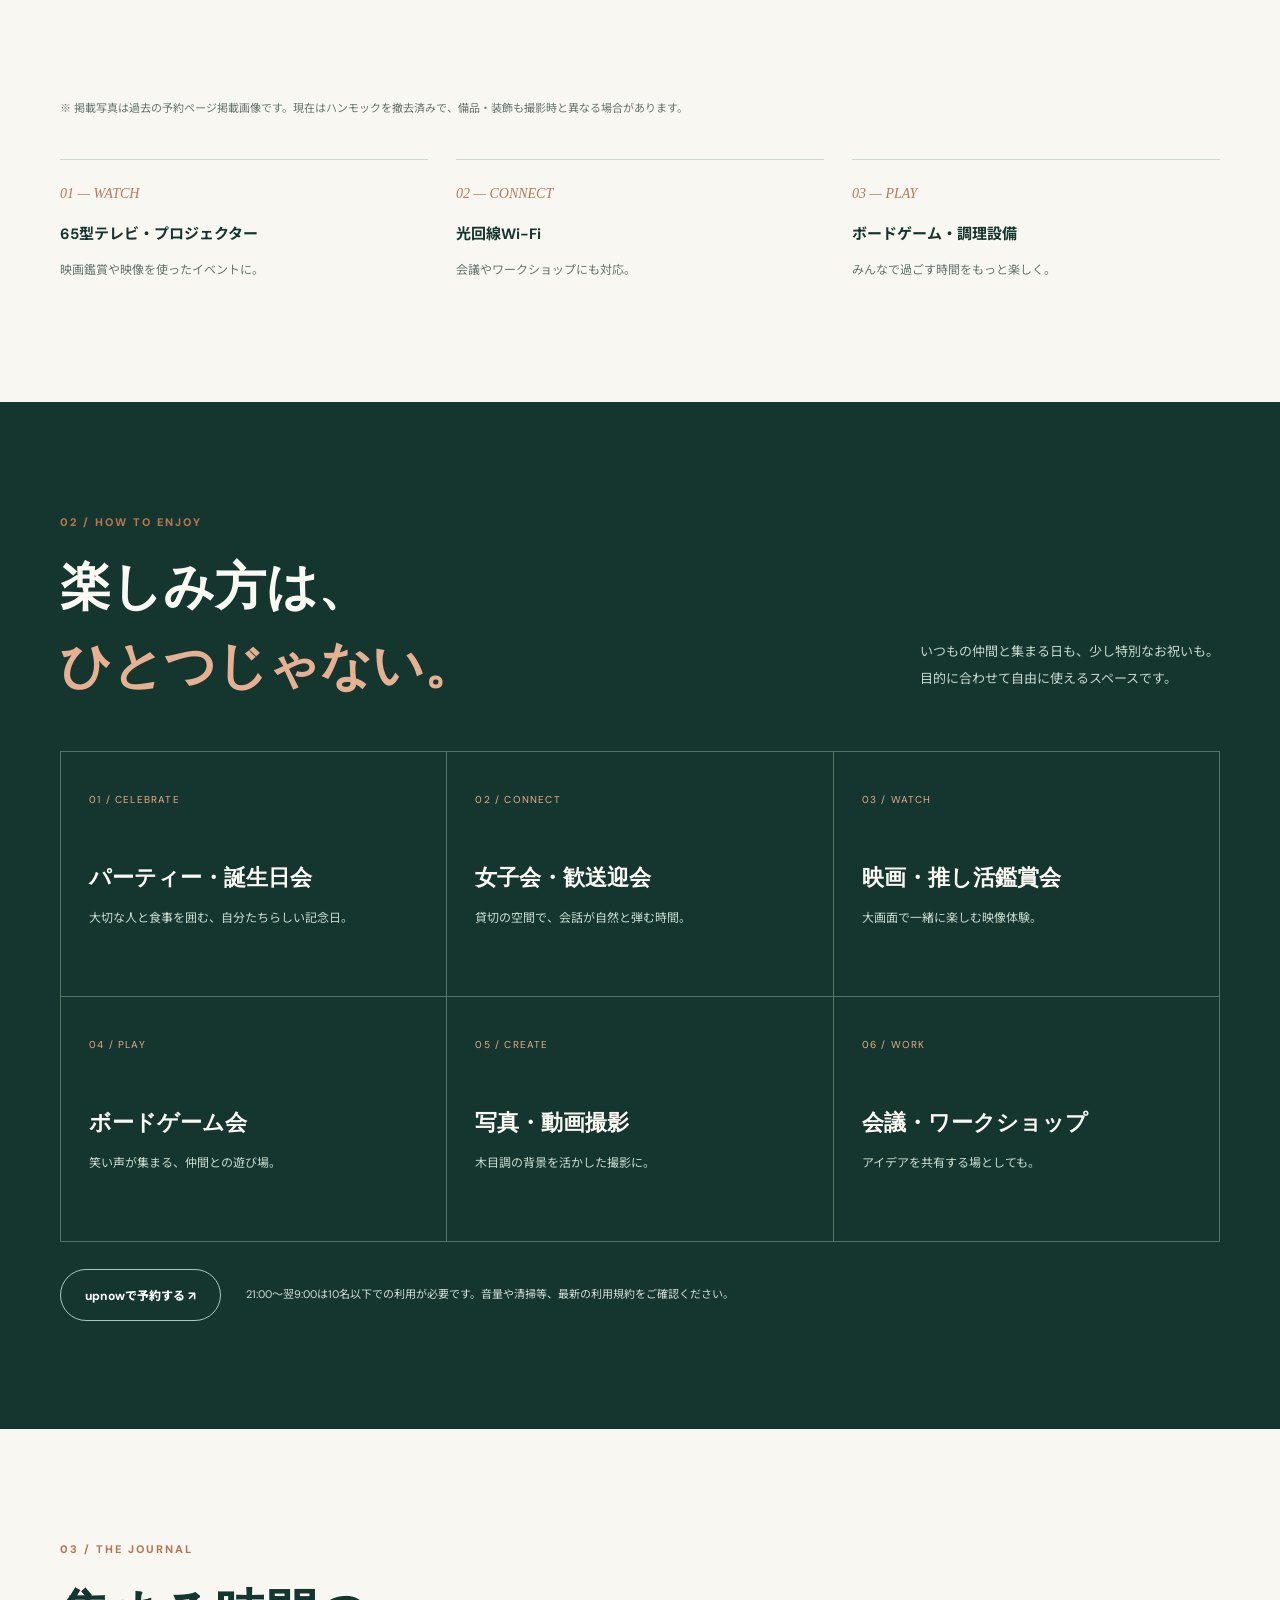
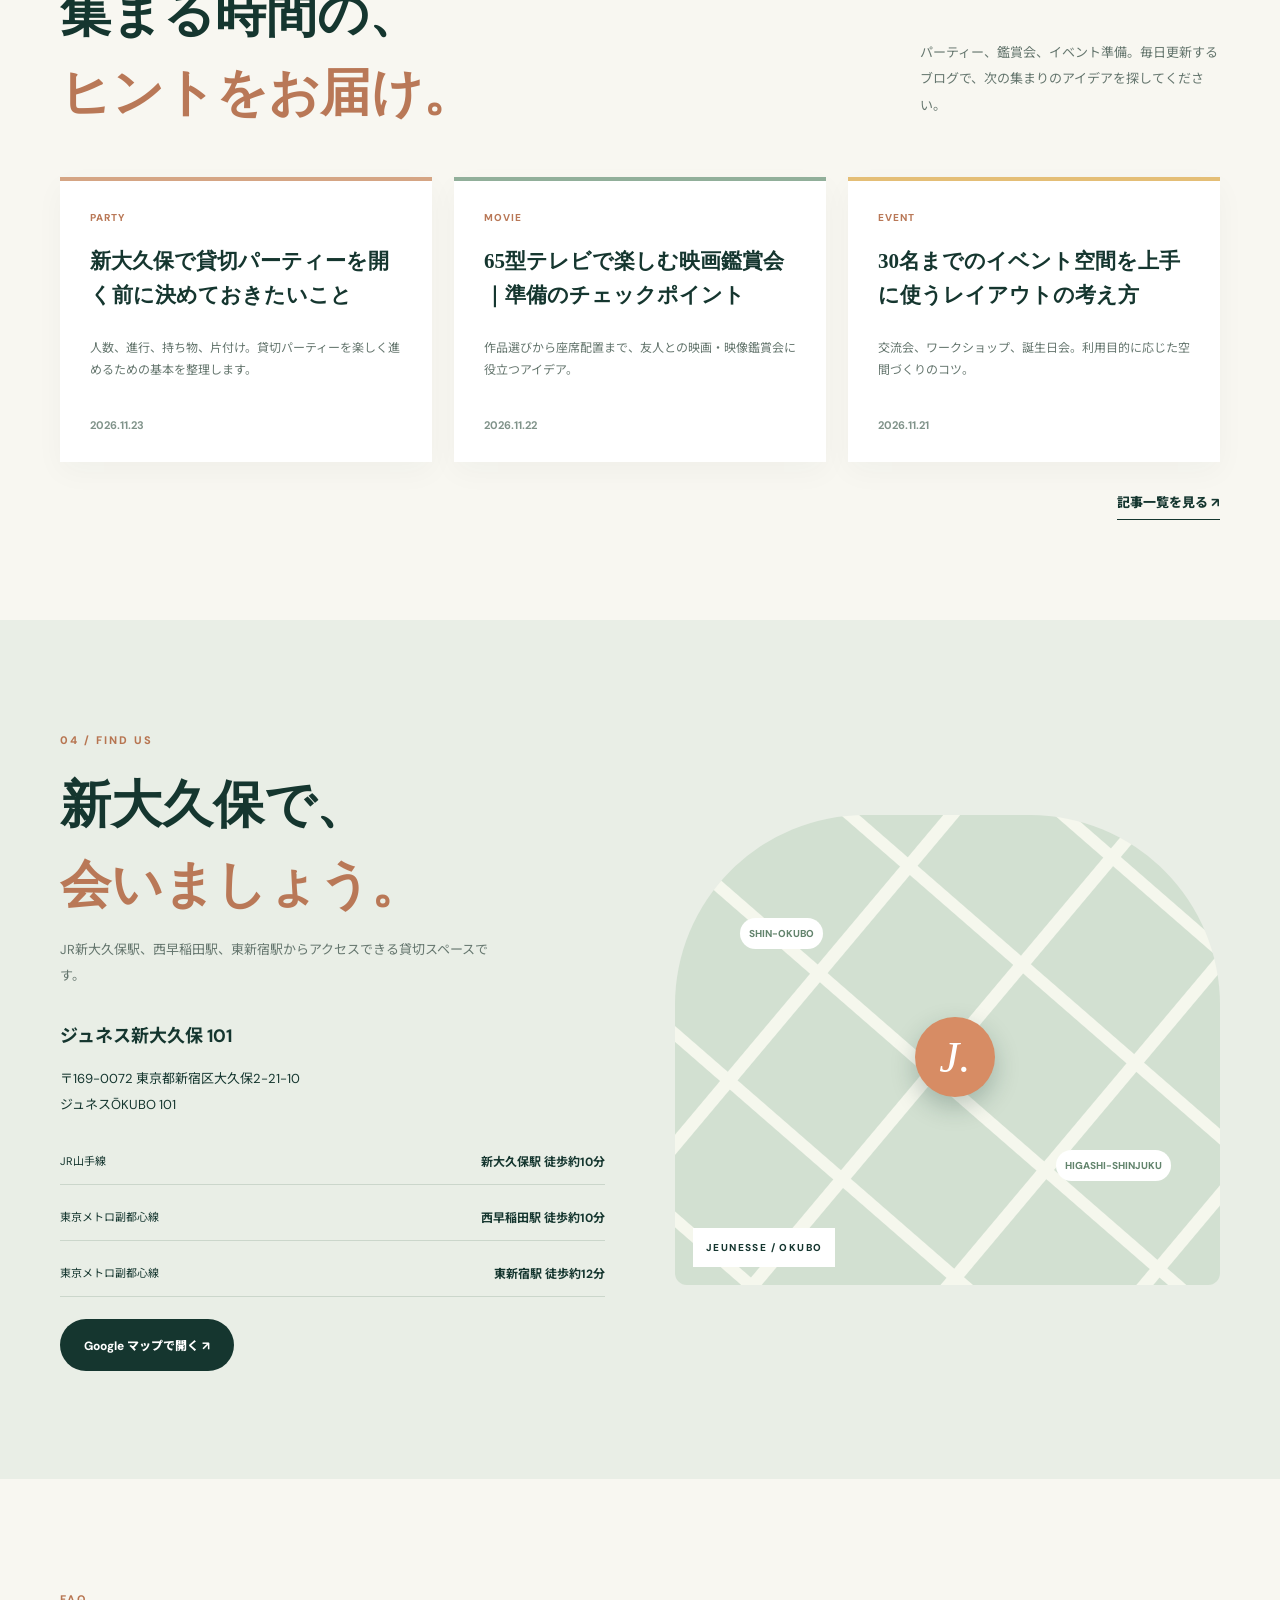
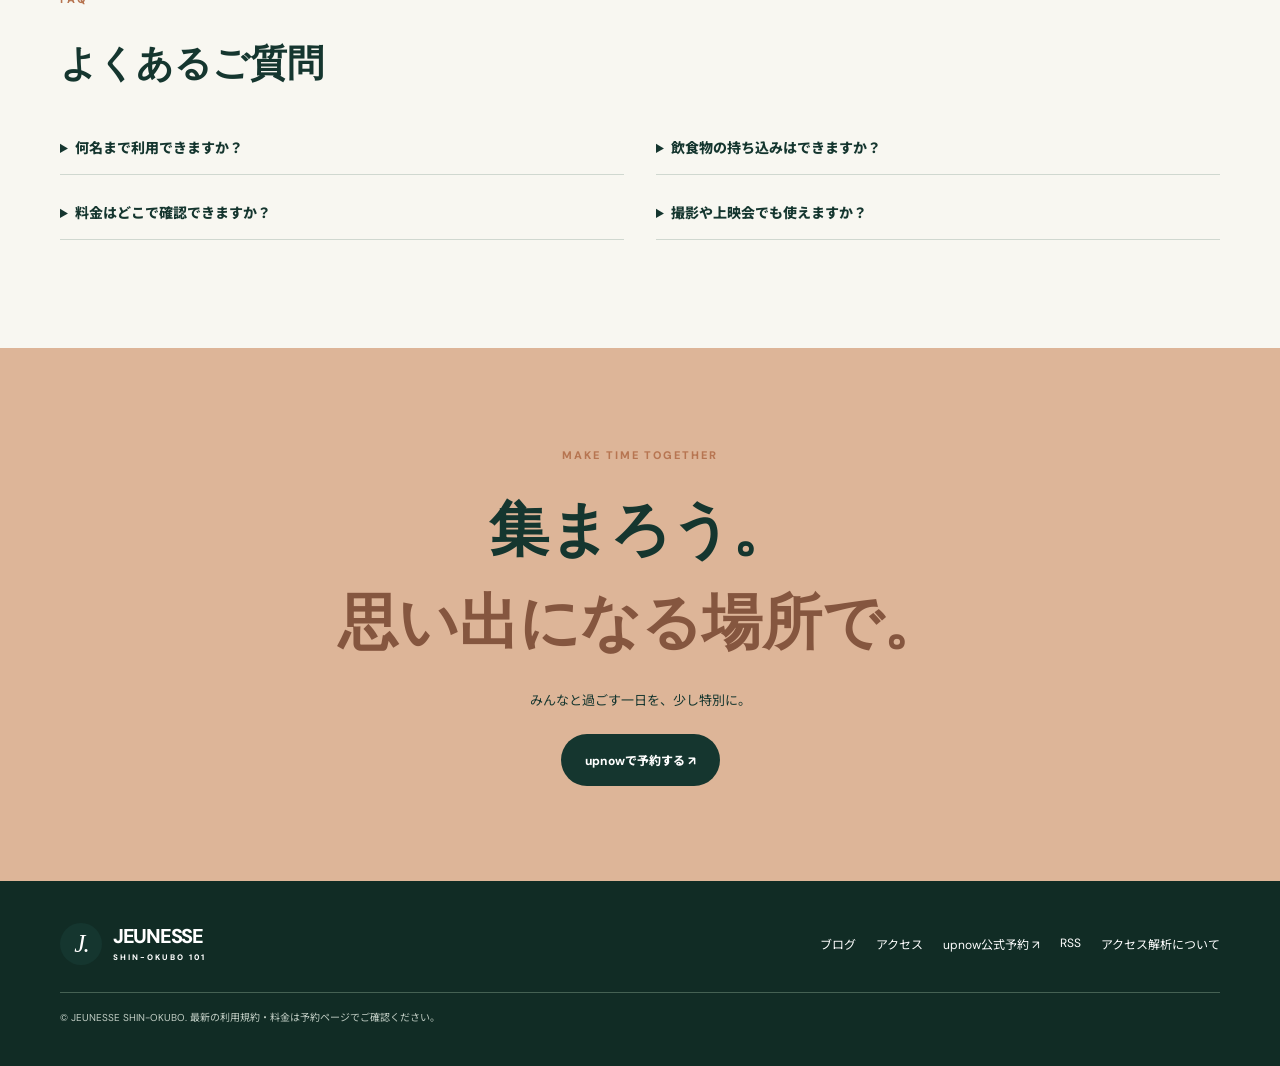
==== commit 181b115e: "Track homepage views and upnow clicks with GA4; disclose analytics" ====
--- a/index.html
+++ b/index.html
@@ -60,5 +60,5 @@
 </div></div></section>
 <section class="closing"><div class="wrap"><span class="tag">MAKE TIME TOGETHER</span><h2>集まろう。<br><em>思い出になる場所で。</em></h2><p>みんなと過ごす一日を、少し特別に。</p><a class="pill dark" href="https://upnow.jp/goodspace/jeunesse" target="_blank" rel="noopener noreferrer">upnowで予約する ↗</a></div></section>
 </main>
-<footer><div class="wrap foot"><a class="brand" href="/"><b class="mark">J.</b><span>JEUNESSE<small>SHIN-OKUBO 101</small></span></a><div><a href="/blog/">ブログ</a><a href="#access">アクセス</a><a href="https://upnow.jp/goodspace/jeunesse">upnow公式予約 ↗</a><a href="/feed.xml">RSS</a></div><small>© JEUNESSE SHIN-OKUBO. 最新の利用規約・料金は予約ページでご確認ください。</small></div></footer>
-<script src="/app.js" defer></script></body></html>+<footer><div class="wrap foot"><a class="brand" href="/"><b class="mark">J.</b><span>JEUNESSE<small>SHIN-OKUBO 101</small></span></a><div><a href="/blog/">ブログ</a><a href="#access">アクセス</a><a href="https://upnow.jp/goodspace/jeunesse">upnow公式予約 ↗</a><a href="/feed.xml">RSS</a><a href="/privacy.html">アクセス解析について</a></div><small>© JEUNESSE SHIN-OKUBO. 最新の利用規約・料金は予約ページでご確認ください。</small></div></footer>
+<script src="/analytics-config.js"></script><script src="/analytics.js" defer></script><script src="/app.js" defer></script></body></html>
